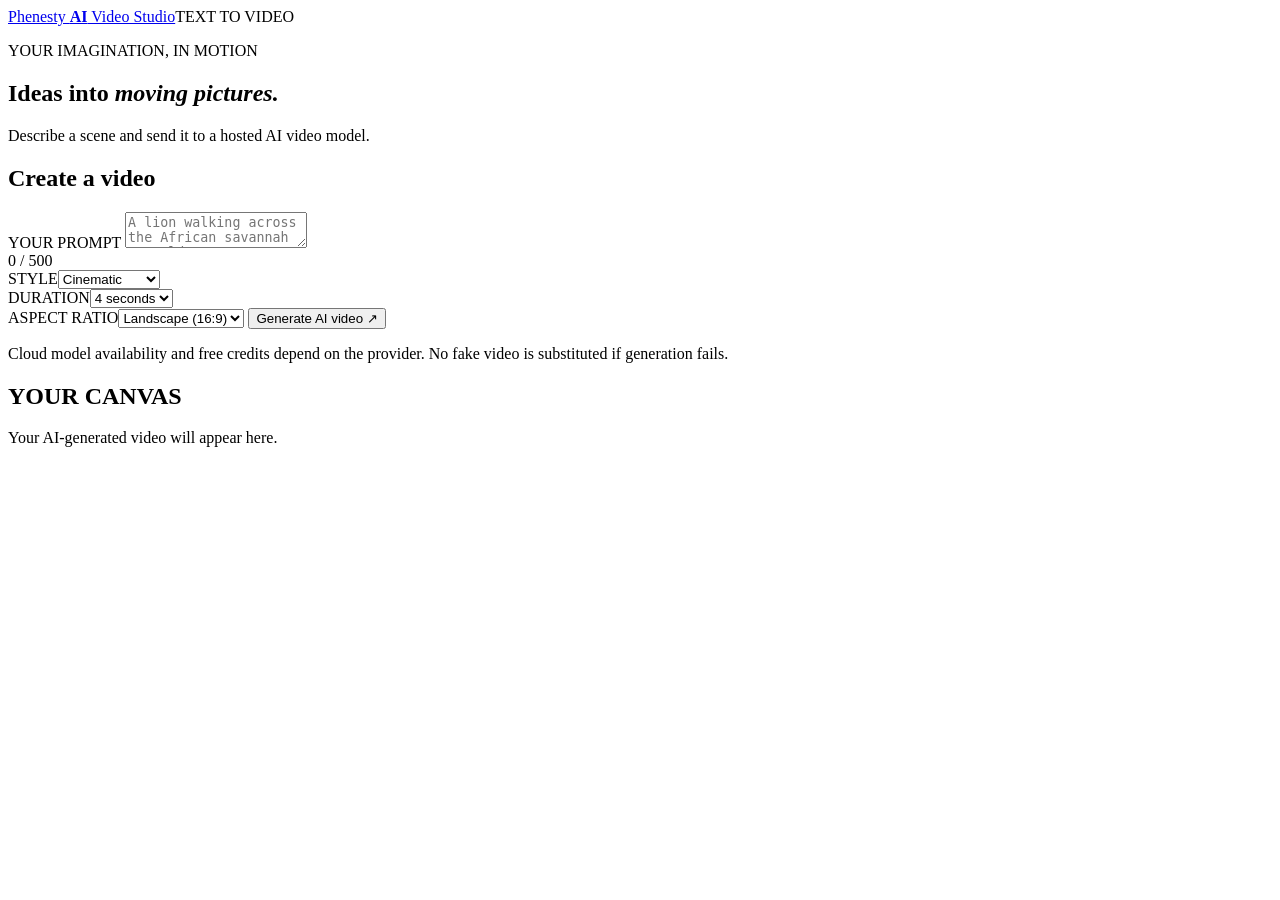
==== static/index.html @ ddf244d1 "Add Render deployment configuration and frontend files" ====
<!doctype html>
<html lang="en">
<head>
<meta charset="utf-8"><meta name="viewport" content="width=device-width,initial-scale=1">
<meta name="theme-color" content="#090d19"><title>Phenesty AI Video Studio</title>
<link rel="stylesheet" href="/static/style.css">
</head>
<body>
<header><a href="/">Phenesty <b>AI</b> Video Studio</a><span>TEXT TO VIDEO</span></header>
<main>
<section class="intro"><p>YOUR IMAGINATION, IN MOTION</p><h1>Ideas into <em>moving pictures.</em></h1><span>Describe a scene and send it to a hosted AI video model.</span></section>
<section class="workspace">
<form id="generate-form">
<h2>Create a video</h2>
<label for="prompt">YOUR PROMPT</label>
<textarea id="prompt" maxlength="500" minlength="5" required placeholder="A lion walking across the African savannah at golden sunset, cinematic lighting..."></textarea>
<div class="counter" id="char-count">0 / 500</div>
<div class="fields">
<div><label for="style">STYLE</label><select id="style"><option value="cinematic">Cinematic</option><option value="animation">Animation</option><option value="documentary">Documentary</option><option value="fantasy">Fantasy</option></select></div>
<div><label for="duration">DURATION</label><select id="duration"><option value="4">4 seconds</option><option value="6">6 seconds</option><option value="8">8 seconds</option></select></div>
</div>
<label>ASPECT RATIO</label><select id="ratio"><option value="16:9">Landscape (16:9)</option><option value="9:16">Portrait (9:16)</option></select>
<button id="generate-btn" type="submit">Generate AI video ↗</button>
<p class="note">Cloud model availability and free credits depend on the provider. No fake video is substituted if generation fails.</p>
</form>
<section class="preview"><h2>YOUR CANVAS</h2><div id="canvas"><p id="status-text">Your AI-generated video will appear here.</p><video id="result-video" controls playsinline hidden></video></div><a id="download-link" hidden download>Download video</a></section>
</section>
</main>
<script src="/static/app.js"></script>
</body></html>
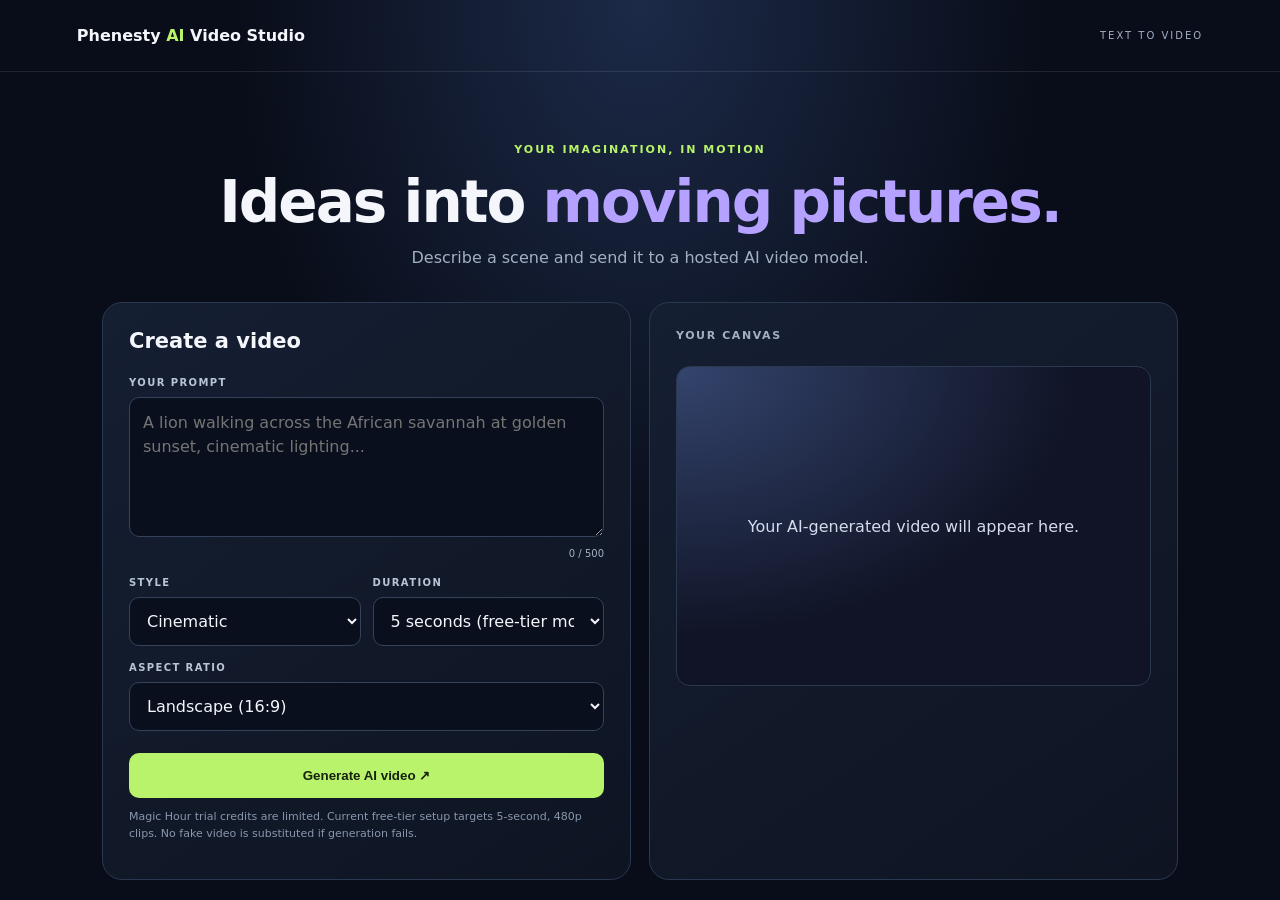
==== commit 59e7eabc: "Configure five-second free-tier video option" ====
--- a/static/index.html
+++ b/static/index.html
@@ -17,11 +17,11 @@
 <div class="counter" id="char-count">0 / 500</div>
 <div class="fields">
 <div><label for="style">STYLE</label><select id="style"><option value="cinematic">Cinematic</option><option value="animation">Animation</option><option value="documentary">Documentary</option><option value="fantasy">Fantasy</option></select></div>
-<div><label for="duration">DURATION</label><select id="duration"><option value="4">4 seconds</option><option value="6">6 seconds</option><option value="8">8 seconds</option></select></div>
+<div><label for="duration">DURATION</label><select id="duration"><option value="5">5 seconds (free-tier model)</option></select></div>
 </div>
 <label>ASPECT RATIO</label><select id="ratio"><option value="16:9">Landscape (16:9)</option><option value="9:16">Portrait (9:16)</option></select>
 <button id="generate-btn" type="submit">Generate AI video ↗</button>
-<p class="note">Cloud model availability and free credits depend on the provider. No fake video is substituted if generation fails.</p>
+<p class="note">Magic Hour trial credits are limited. Current free-tier setup targets 5-second, 480p clips. No fake video is substituted if generation fails.</p>
 </form>
 <section class="preview"><h2>YOUR CANVAS</h2><div id="canvas"><p id="status-text">Your AI-generated video will appear here.</p><video id="result-video" controls playsinline hidden></video></div><a id="download-link" hidden download>Download video</a></section>
 </section>
--- a/static/style.css
+++ b/static/style.css
@@ -0,0 +1 @@
+:root{color-scheme:dark;--bg:#090d19;--panel:#121b2b;--line:#2a3850;--text:#f4f6fb;--muted:#a3b0c4;--accent:#b8f36b;--purple:#b5a1ff}*{box-sizing:border-box}body{margin:0;background:radial-gradient(ellipse at top,#1c2a48,transparent 45%),var(--bg);color:var(--text);font-family:Inter,system-ui,sans-serif;min-height:100vh}header{height:72px;padding:0 6vw;border-bottom:1px solid #ffffff18;display:flex;align-items:center;justify-content:space-between}header a{color:var(--text);font-weight:800;text-decoration:none}header b{color:var(--accent)}header span{font-size:10px;letter-spacing:2px;color:var(--muted)}main{max-width:1120px;margin:auto;padding:0 22px}.intro{text-align:center;padding:60px 0 35px}.intro p{color:var(--accent);font-weight:800;font-size:11px;letter-spacing:2px}.intro h1{font-size:clamp(34px,5vw,58px);letter-spacing:-2px;margin:12px 0}.intro em{font-style:normal;color:var(--purple)}.intro span{color:var(--muted)}.workspace{display:grid;grid-template-columns:1fr 1fr;gap:18px}.workspace form,.preview{background:linear-gradient(145deg,#151f32,#0e1422);border:1px solid var(--line);border-radius:20px;padding:26px;min-width:0}h2{margin:0 0 24px;font-size:21px}label{display:block;font-size:10px;letter-spacing:1.4px;color:#b9c5d7;font-weight:800;margin:16px 0 9px}textarea,select{font:inherit;width:100%;border:1px solid #34425b;border-radius:10px;background:#090f1d;color:var(--text);padding:13px}textarea{height:140px;resize:vertical;line-height:1.5}.counter{text-align:right;color:var(--muted);font-size:10px;margin-top:7px}.fields{display:grid;grid-template-columns:1fr 1fr;gap:12px}.fields label{margin-top:18px}button{width:100%;margin-top:22px;padding:15px;border:0;border-radius:10px;background:var(--accent);color:#17210f;font-weight:850;cursor:pointer}button:disabled{opacity:.6;cursor:wait}.note{color:#8997ad;font-size:11px;line-height:1.5}.preview h2{font-size:11px;letter-spacing:1.6px;color:var(--muted)}#canvas{min-height:320px;border:1px solid var(--line);border-radius:14px;background:radial-gradient(ellipse at top left,#34446d,transparent 60%),#101426;display:grid;place-items:center;text-align:center;padding:18px;color:#d4dbea}video{width:100%;max-height:420px;background:#000}#download-link{display:block;margin-top:15px;text-align:center;color:var(--accent);padding:12px;border:1px solid var(--line);border-radius:9px} [hidden]{display:none!important}@media(max-width:760px){.workspace{grid-template-columns:1fr}.intro{padding-top:42px}header{padding:0 18px}.workspace form,.preview{padding:20px}#canvas{min-height:260px}}
